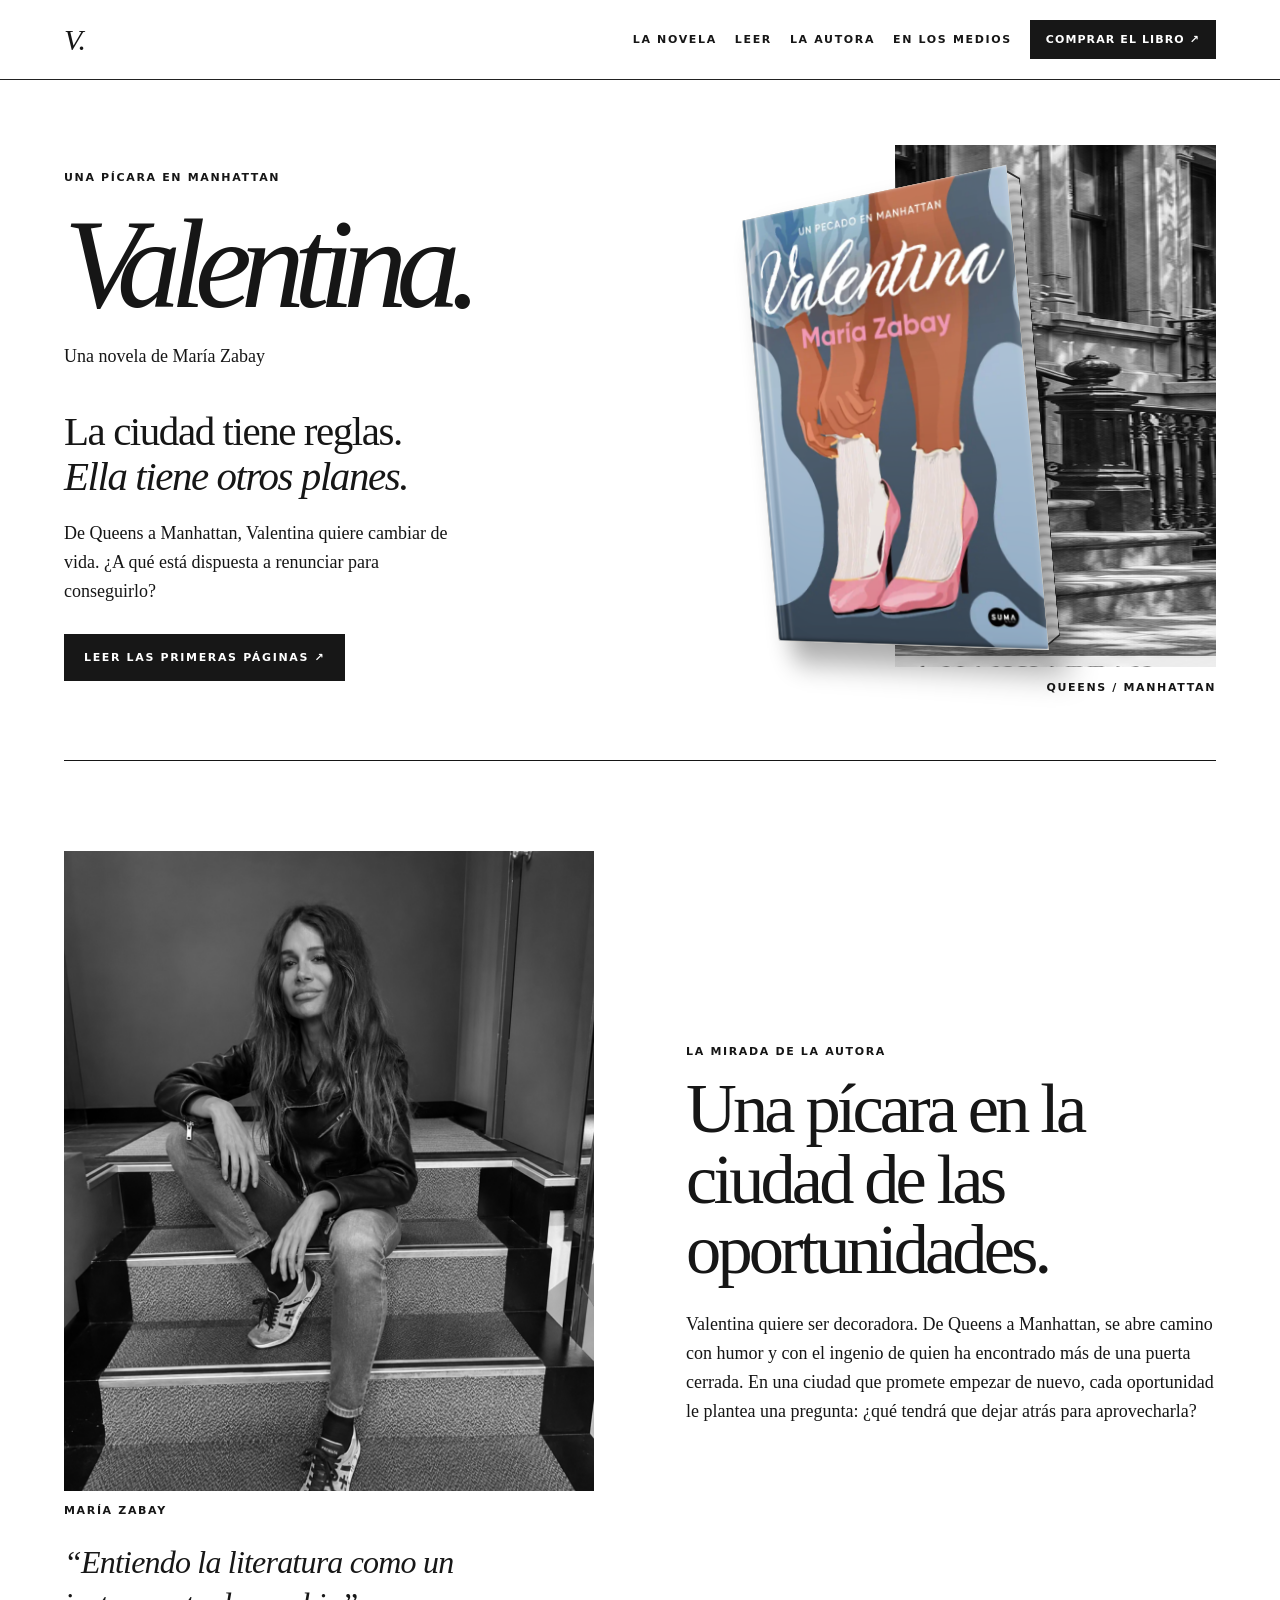
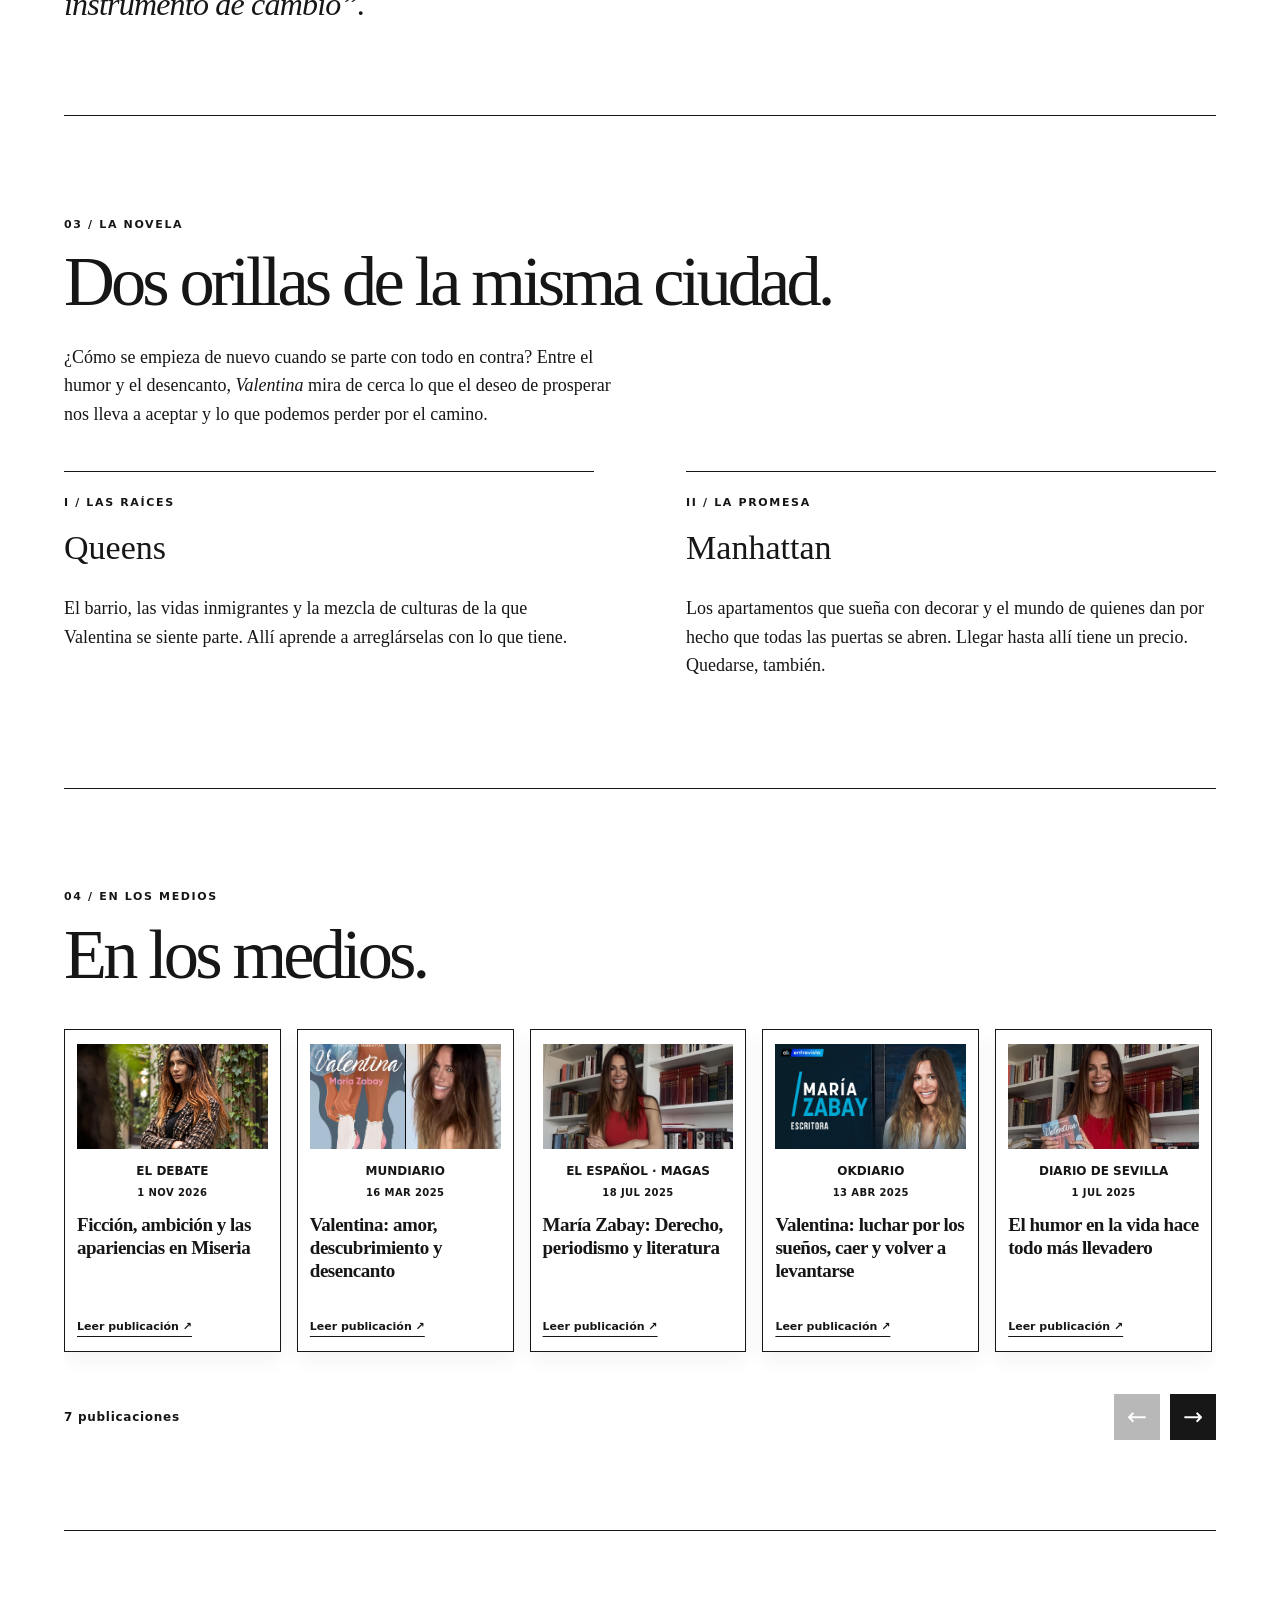
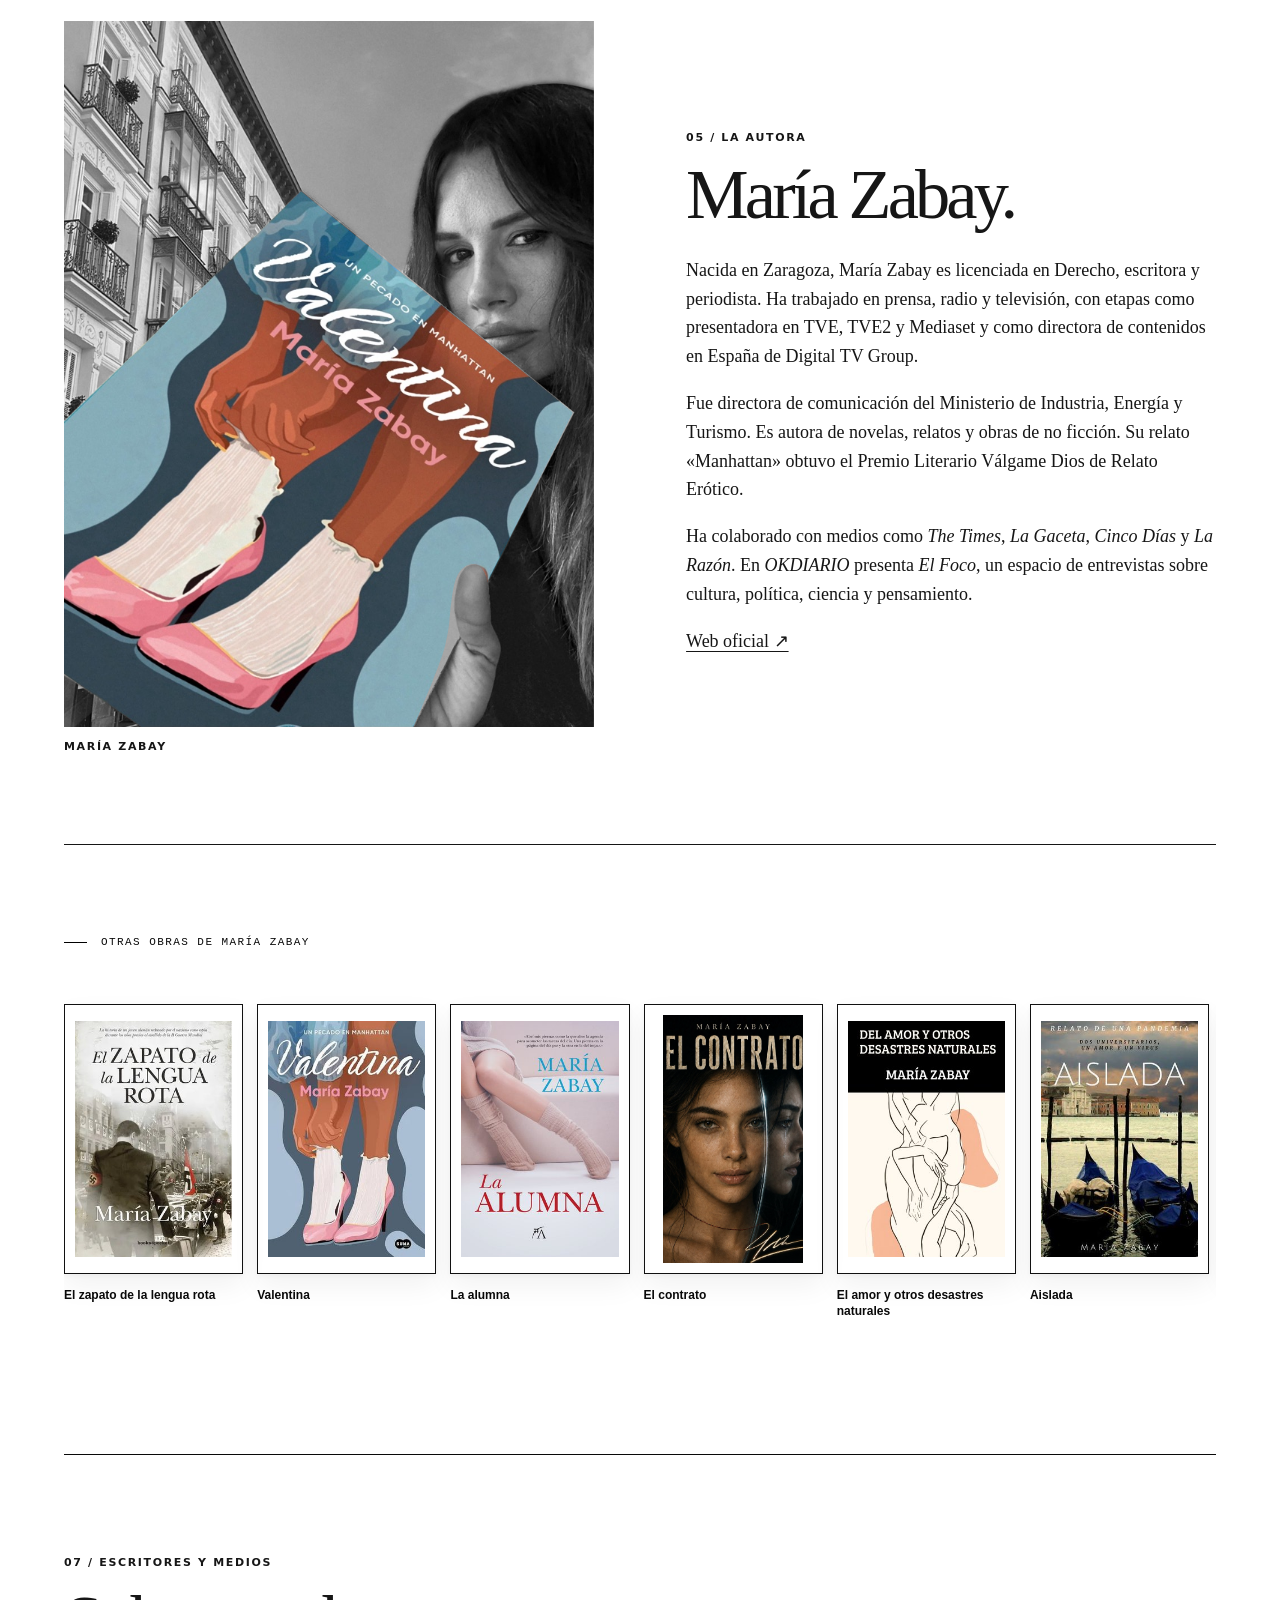
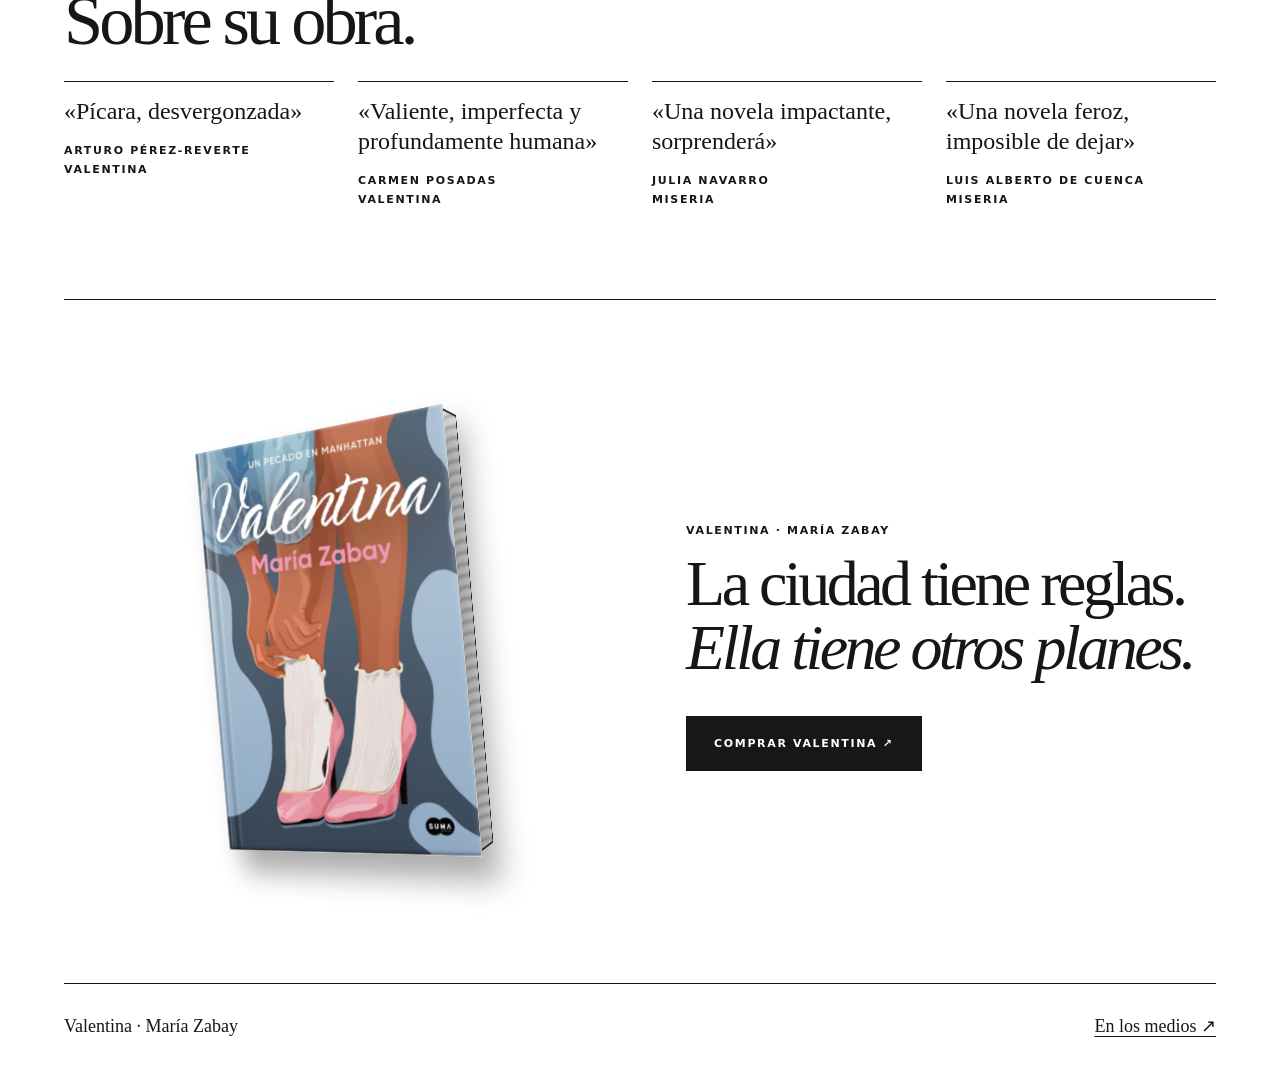
==== index.html @ 1decbcfa "Add files via upload" ====
<!doctype html>
<html lang="es"><head><meta charset="utf-8"><meta name="viewport" content="width=device-width,initial-scale=1"><title>Valentina · María Zabay</title><link rel="stylesheet" href="css/styles.css"></head>
<body><a class="skip" href="#contenido">Saltar al contenido</a><header><a class="brand" href="#contenido" aria-label="Valentina, inicio">V.</a><nav aria-label="Navegación principal"><a href="#novela">La novela</a><a href="#contenido" class="reader-trigger">Leer</a><a href="#autora">La autora</a><a href="#medios">En los medios</a><a class="nav-buy" href="https://www.penguinlibros.com/es/literatura-contemporanea/364791-libro-valentina-9788410257641" target="_blank" rel="noopener noreferrer"><strong>Comprar el libro ↗</strong></a></nav></header>
<main id="contenido"><section class="hero" aria-labelledby="titulo"><div><p class="label">Una pícara en Manhattan</p><h1 id="titulo">Valentina.</h1><p class="byline">Una novela de María Zabay</p><h2 class="hook">La ciudad tiene reglas.<br><em>Ella tiene otros planes.</em></h2><p>De Queens a Manhattan, Valentina quiere cambiar de vida. ¿A qué está dispuesta a renunciar para conseguirlo?</p><button class="button reader-trigger" type="button" aria-haspopup="dialog" aria-controls="lector-valentina">Leer las primeras páginas ↗</button></div><figure class="visual"><div class="ny" aria-hidden="true"></div><button class="book-link" type="button" aria-label="Abrir Valentina y leer las primeras páginas" aria-haspopup="dialog" aria-controls="lector-valentina" aria-expanded="false"><span class="book-object"><span class="book-leaf"><img src="assets/images/valentina-pagina-09.png" alt="Primera página de Valentina: Una latina de Queens"></span><span class="book-pages" aria-hidden="true"></span><span class="book-front"><span class="label">Valentina<br>María Zabay</span><img class="cover" src="assets/images/portada-valentina.png" alt="Cubierta oficial de Valentina, de María Zabay, publicada por SUMA"></span></span></button><figcaption>Queens / Manhattan</figcaption></figure></section>

<section class="section split portrait-intro" aria-labelledby="mirada"><figure class="portrait"><a class="author-photo-link" href="#autora" aria-label="Conocer a María Zabay"><img src="assets/images/maria-zabay-escaleras.jpg" alt="María Zabay sentada en unas escaleras" ></a><figcaption><a class="author-name-link" href="#autora">María Zabay</a></figcaption><blockquote class="author-photo-quote">“Entiendo la literatura como un instrumento de cambio”.</blockquote></figure><div><p class="label">La mirada de la autora</p><h2 id="mirada">Una pícara en la ciudad de las oportunidades.</h2><p>Valentina quiere ser decoradora. De Queens a Manhattan, se abre camino con humor y con el ingenio de quien ha encontrado más de una puerta cerrada. En una ciudad que promete empezar de nuevo, cada oportunidad le plantea una pregunta: ¿qué tendrá que dejar atrás para aprovecharla?</p></div></section>
<section id="novela" class="section"><p class="label">03 / La novela</p><h2>Dos orillas de la misma ciudad.</h2><p>¿Cómo se empieza de nuevo cuando se parte con todo en contra? Entre el humor y el desencanto, <em>Valentina</em> mira de cerca lo que el deseo de prosperar nos lleva a aceptar y lo que podemos perder por el camino.</p><div class="columns"><article><p class="label">I / Las raíces</p><h3>Queens</h3><p>El barrio, las vidas inmigrantes y la mezcla de culturas de la que Valentina se siente parte. Allí aprende a arreglárselas con lo que tiene.</p></article><article><p class="label">II / La promesa</p><h3>Manhattan</h3><p>Los apartamentos que sueña con decorar y el mundo de quienes dan por hecho que todas las puertas se abren. Llegar hasta allí tiene un precio. Quedarse, también.</p></article></div></section>
<section id="medios" class="section" aria-labelledby="medios-titulo"><p class="label">04 / En los medios</p><h2 id="medios-titulo">En los medios.</h2><div class="media-carousel" role="region" aria-roledescription="carrusel" aria-label="Entrevistas de María Zabay"><ul id="media-track" class="media-cards" tabindex="0" aria-label="Publicaciones; desliza o usa las flechas para ver más"><li><a class="media-card" href="https://www.eldebate.com/espana/cataluna/20261101/maria-zabay-ficcion-tiene-problema-realidad-no-tiene-necesita-resultar-verosimil_475396.html" target="_blank" rel="noopener noreferrer"><img src="assets/images/entrevista-el-debate.jpg" alt="María Zabay en El Debate" loading="lazy"><span class="media-name">El Debate</span><span class="media-date">1 nov 2026</span><h3>Ficción, ambición y las apariencias en Miseria</h3><span class="media-action">Leer publicación ↗</span></a></li><li><a class="media-card" href="https://www.mundiario.com/cultura/entrevista-maria-zabay/20250316225400337428.html" target="_blank" rel="noopener noreferrer"><img src="assets/images/entrevista-mundiario.jpg" alt="María Zabay en Mundiario" loading="lazy"><span class="media-name">Mundiario</span><span class="media-date">16 mar 2025</span><h3>Valentina: amor, descubrimiento y desencanto</h3><span class="media-action">Leer publicación ↗</span></a></li><li><a class="media-card" href="https://www.elespanol.com/mujer/protagonistas/20250718/periodista-escritora-maria-zabay-estudiar-derecho-acto-rebeldia-eta/1003743850912_0.html" target="_blank" rel="noopener noreferrer"><img src="assets/images/entrevista-el-espanol.jpg" alt="María Zabay en El Español · Magas" loading="lazy"><span class="media-name">El Español · Magas</span><span class="media-date">18 jul 2025</span><h3>María Zabay: Derecho, periodismo y literatura</h3><span class="media-action">Leer publicación ↗</span></a></li><li><a class="media-card" href="https://okdiario.com/cultura/maria-zabay-valentina-va-personas-que-luchan-cada-dia-que-caen-vuelven-levantarse-14605624" target="_blank" rel="noopener noreferrer"><img src="assets/images/entrevista-okdiario.jpg" alt="María Zabay en su entrevista con OKDIARIO" loading="lazy"><span class="media-name">OKDIARIO</span><span class="media-date">13 abr 2025</span><h3>Valentina: luchar por los sueños, caer y volver a levantarse</h3><span class="media-action">Leer publicación ↗</span></a></li><li><a class="media-card" href="https://www.diariodesevilla.es/entrevistas/maria-zabay-humor-vida-llevadero_0_2004262611.html" target="_blank" rel="noopener noreferrer"><img src="assets/images/entrevista-diario-de-sevilla.jpg" alt="María Zabay en Diario de Sevilla" loading="lazy"><span class="media-name">Diario de Sevilla</span><span class="media-date">1 jul 2025</span><h3>El humor en la vida hace todo más llevadero</h3><span class="media-action">Leer publicación ↗</span></a></li><li><a class="media-card" href="https://www.20minutos.es/theluxonomist/lifestyle/maria-zabay-literatura-debe-hacer-preguntas-dificiles-que-sacudan_7000099_0.html" target="_blank" rel="noopener noreferrer"><img src="assets/images/entrevista-20minutos.webp" alt="María Zabay en 20minutos · TheLuxonomist" loading="lazy"><span class="media-name">20minutos · TheLuxonomist</span><span class="media-date">12 feb 2025</span><h3>La literatura debe hacer preguntas difíciles, que sacudan</h3><span class="media-action">Leer publicación ↗</span></a></li><li><a class="media-card" href="https://www.abc.es/cultura/maria-zabay-pereza-traicion-talento-20250430013338-nt.html" target="_blank" rel="noopener noreferrer"><img src="assets/images/portada-valentina.png" alt="Portada de Valentina, de María Zabay" loading="lazy" class="media-card-cover-image"><span class="media-name">ABC</span><span class="media-date">Entrevista · Cultura</span><h3>Entrevista con María Zabay</h3><span class="media-action">Leer publicación ↗</span></a></li></ul><div class="media-carousel-controls"><p class="media-position" aria-live="polite">7 publicaciones</p><div><button type="button" id="media-prev" aria-label="Ver entrevistas anteriores" aria-controls="media-track">←</button><button type="button" id="media-next" aria-label="Ver entrevistas siguientes" aria-controls="media-track">→</button></div></div></div></section>
<section id="autora" class="section split"><figure class="portrait"><svg viewBox="0 297 707 942" role="img" aria-labelledby="foto-final-titulo" class="author-composite"><title id="foto-final-titulo">María Zabay en blanco y negro con la cubierta de Valentina en color</title><defs><image id="foto-final-original" width="707" height="1536" href="assets/images/maria-zabay-retrato-portada.jpg"/><clipPath id="contorno-cubierta"><path d="M 0,831 L 316,524 L 679,819 L 565,1046 C 562,1027 552,1019 542,1022 C 523,1026 520,1050 517,1070 C 514,1090 515,1103 510,1123 C 507,1141 498,1161 491,1180 L 466,1239 L 103,1239 L 0,1168 Z"/></clipPath></defs><use href="#foto-final-original" class="author-composite-monochrome"/><use href="#foto-final-original" clip-path="url(#contorno-cubierta)"/></svg><figcaption>María Zabay</figcaption></figure><div><p class="label">05 / La autora</p><h2>María Zabay.</h2><p>Nacida en Zaragoza, María Zabay es licenciada en Derecho, escritora y periodista. Ha trabajado en prensa, radio y televisión, con etapas como presentadora en TVE, TVE2 y Mediaset y como directora de contenidos en España de Digital TV Group.</p><p>Fue directora de comunicación del Ministerio de Industria, Energía y Turismo. Es autora de novelas, relatos y obras de no ficción. Su relato «Manhattan» obtuvo el Premio Literario Válgame Dios de Relato Erótico.</p><p>Ha colaborado con medios como <em>The Times</em>, <em>La Gaceta</em>, <em>Cinco Días</em> y <em>La Razón</em>. En <em>OKDIARIO</em> presenta <em>El Foco</em>, un espacio de entrevistas sobre cultura, política, ciencia y pensamiento.</p><a href="https://mariazabay.com/">Web oficial ↗</a></div></section>
<section class="section bibliography" aria-labelledby="bibliografia-titulo"><h2 id="bibliografia-titulo" class="shelf-chapter">OTRAS OBRAS DE MARÍA ZABAY</h2><div aria-label="Otras obras de la autora" class="book-shelf" tabindex="0"><div class="shelf-book"><div class="cover-box"><img alt="El zapato de la lengua rota" loading="lazy" src="assets/images/el-zapato-de-la-lengua-rota.jpg"/></div><p>El zapato de la lengua rota</p></div>
<div class="shelf-book"><div class="cover-box"><img alt="Valentina" loading="lazy" src="assets/images/valentina-bibliografia.jpg"/></div><p>Valentina</p></div>

<div class="shelf-book"><div class="cover-box"><img alt="La alumna" loading="lazy" src="assets/images/la-alumna.jpg"/></div><p>La alumna</p></div>
<div class="shelf-book"><div class="cover-box"><img alt="El contrato" loading="lazy" src="assets/images/el-contrato.png"/></div><p>El contrato</p></div>
<div class="shelf-book"><div class="cover-box"><img alt="El amor y otros desastres naturales" loading="lazy" src="assets/images/el-amor-y-otros-desastres-naturales.jpg"/></div><p>El amor y otros desastres naturales</p></div>
<div class="shelf-book"><div class="cover-box"><img alt="Aislada" loading="lazy" src="assets/images/aislada.jpg"/></div><p>Aislada</p></div>
<div class="shelf-book"><div class="cover-box"><img alt="Manhattan" loading="lazy" src="assets/images/manhattan.jpg"/></div><p>Manhattan</p></div>
<div class="shelf-book"><div class="cover-box"><img alt="Diosas de papel" loading="lazy" src="assets/images/diosas-de-papel.jpg"/></div><p>Diosas de papel</p></div>
<div class="shelf-book"><div class="cover-box"><img alt="Breve historia de la especie humana" loading="lazy" src="assets/images/breve-historia-de-la-especie-humana.jpg"/></div><p>Breve historia de la especie humana</p></div>
<div class="shelf-book"><div class="cover-box"><img alt="Un viaje al éxito" loading="lazy" src="assets/images/un-viaje-al-exito.jpg"/></div><p>Un viaje al éxito</p></div>
<div class="shelf-book"><div class="cover-box"><img alt="Liderar con la palabra" loading="lazy" src="assets/images/liderar-con-la-palabra.jpg"/></div><p>Liderar con la palabra</p></div>
<div class="shelf-book"><div class="cover-box"><img alt="Todos contra el bullying" loading="lazy" src="assets/images/todos-contra-el-bullying.jpg"/></div><p>Todos contra el bullying</p></div>
</div></section>
<section class="section"><p class="label">07 / Escritores y medios</p><h2>Sobre su obra.</h2><div class="voices"><figure><blockquote>«Pícara, desvergonzada»</blockquote><figcaption>Arturo Pérez-Reverte<br>Valentina</figcaption></figure><figure><blockquote>«Valiente, imperfecta y profundamente humana»</blockquote><figcaption>Carmen Posadas<br>Valentina</figcaption></figure><figure><blockquote>«Una novela impactante, sorprenderá»</blockquote><figcaption>Julia Navarro<br>Miseria</figcaption></figure><figure><blockquote>«Una novela feroz, imposible de dejar»</blockquote><figcaption>Luis Alberto de Cuenca<br>Miseria</figcaption></figure></div></section>
<section class="section final-purchase" aria-labelledby="final-title"><div class="final-book-stage"><button class="book-link final-book reader-trigger" type="button" aria-label="Abrir Valentina y leer las primeras páginas" aria-haspopup="dialog" aria-controls="lector-valentina"><span class="book-object"><span class="book-leaf"><img src="assets/images/valentina-pagina-09.png" alt="Primera página de Valentina: Una latina de Queens"></span><span class="book-pages" aria-hidden="true"></span><span class="book-front"><span class="label">Valentina<br>María Zabay</span><img class="cover" src="assets/images/portada-valentina.png" alt="Cubierta oficial de Valentina, de María Zabay, publicada por SUMA"></span></span></button></div><div><p class="label">Valentina · María Zabay</p><h2 id="final-title">La ciudad tiene reglas.<br><em>Ella tiene otros planes.</em></h2><a class="button purchase-button" href="https://www.penguinlibros.com/es/literatura-contemporanea/364791-libro-valentina-9788410257641" target="_blank" rel="noopener noreferrer"><strong>Comprar Valentina ↗</strong></a></div></section></main>
<footer><span>Valentina · María Zabay</span><a href="#medios">En los medios ↗</a></footer>
<dialog id="lector-valentina" class="reader" aria-labelledby="lector-titulo"><div class="reader-bar"><h2 id="lector-titulo">Valentina · Primeras páginas</h2><div class="reader-tools"><button type="button" id="reader-zoom" aria-pressed="false">Ampliar</button><button type="button" id="reader-close" aria-label="Cerrar el libro">Cerrar ×</button></div></div><div class="reader-stage" tabindex="0" aria-label="Página del libro"><img class="reader-page" src="assets/images/valentina-pagina-09.png" alt="Valentina, página 9: capítulo 1, Una latina de Queens"><img class="reader-page" src="assets/images/valentina-pagina-10.png" alt="Valentina, página 10" hidden><img class="reader-page" src="assets/images/valentina-pagina-11.png" alt="Valentina, página 11" hidden></div><div class="reader-controls"><button type="button" id="reader-prev">← Anterior</button><span class="reader-count" aria-live="polite"></span><button type="button" id="reader-next">Siguiente →</button></div></dialog>
<script src="js/main.js" defer></script></body>
</html>
---- css/styles.css ----
*{box-sizing:border-box}html{scroll-behavior:smooth}body{margin:0;background:#fff;color:#161616;font:18px/1.6 Georgia,serif}a{color:inherit;text-underline-offset:.24em}a:focus-visible{outline:2px solid;outline-offset:5px}header,main,footer{max-width:1440px;margin:auto;padding-inline:clamp(22px,5vw,76px)}header{display:flex;align-items:center;justify-content:space-between;gap:20px;min-height:80px;border-bottom:1px solid #222}.brand{text-decoration:none;font-size:30px;font-style:italic}.label,nav,.button,figcaption{font:700 11px/1.4 system-ui,sans-serif;letter-spacing:.15em;text-transform:uppercase}nav{display:flex;flex-wrap:wrap;gap:18px}nav a{text-decoration:none}.hero{display:grid;grid-template-columns:1fr 1fr;gap:4%;align-items:center;padding-block:65px;border-bottom:1px solid}.hero h1{font:italic 400 clamp(64px,10vw,154px)/.88 Georgia;margin:22px 0;letter-spacing:-.085em}.byline{font-size:18px}.hook{font-size:clamp(28px,3.2vw,49px);line-height:1.1;margin:38px 0 20px;font-weight:400;letter-spacing:-.035em}.hero p:not(.label){max-width:43ch}.button{display:inline-block;background:#171717;color:white;padding:16px 20px;text-decoration:none;margin-top:10px}.visual{margin:0;position:relative;min-height:clamp(390px,43vw,630px);display:grid;align-items:center;isolation:isolate}.ny{position:absolute;inset:0 0 28px 42%;background-image:url('../assets/images/fondo-manhattan.png');background-size:590% 175%;background-position:100% 27%;filter:grayscale(1);z-index:-1}.cover{display:block;width:54%;height:auto;aspect-ratio:2/3;object-fit:cover;margin-left:13%;box-shadow:15px 20px 28px #0005;transform:rotate(-5deg);background:#eee}.visual figcaption{position:absolute;right:0;bottom:0}.section{padding-block:clamp(40px,7vw,94px);border-bottom:1px solid}.split{display:grid;grid-template-columns:1fr 1fr;gap:8%;align-items:center}.portrait{margin:0;min-height:380px;background:#e9e9e9;display:grid;place-content:center;text-align:center;padding:24px}.portrait .label{color:#444}h2{font-weight:400;font-size:clamp(38px,5.5vw,78px);line-height:1;letter-spacing:-.055em;margin:14px 0 26px}p{max-width:62ch}.reading{text-align:center;background:#f4f4f4;margin-inline:calc(-1 * clamp(22px,5vw,76px));padding-inline:24px}.reading p{margin-inline:auto}.columns{display:grid;grid-template-columns:1fr 1fr;gap:8%;margin-top:42px}.columns article{border-top:1px solid;padding-top:12px}.columns h3{font-size:34px;font-weight:400;margin:10px 0}footer{padding-block:28px;display:flex;justify-content:space-between;gap:16px}.skip{position:absolute;left:1em;top:-5em}.skip:focus{top:1em;background:white}@media(max-width:760px){header{flex-wrap:wrap;padding-block:12px}.hero,.split,.columns{grid-template-columns:1fr}.hero{padding-top:38px;gap:28px}.visual{min-height:clamp(320px,100vw,520px)}.cover{width:48%;max-width:235px}.portrait{min-height:270px}.split{gap:28px}.columns{gap:24px}}

.book-link{--depth:clamp(16px,2.9vw,38px);display:block;width:54%;margin-left:13%;perspective:950px;text-decoration:none}
.book-object{position:relative;display:block;aspect-ratio:2/3;transform-style:preserve-3d;transform:rotateZ(-5deg) rotateY(-27deg);transition:transform .35s ease;box-shadow:16px 22px 28px #0005}
.book-link:hover .book-object,.book-link:focus-visible .book-object{transform:rotateZ(-2deg) rotateY(-12deg)}
.book-object .cover{width:100%;height:100%;margin:0;transform:none;box-shadow:none;object-fit:contain;background:#171717;color:white}
.book-pages{position:absolute;top:1%;bottom:1%;left:100%;width:var(--depth);transform-origin:left center;transform:rotateY(90deg);background:repeating-linear-gradient(90deg,#e9e9e9 0 2px,#bcbcbc 2px 3px);border-block:2px solid #333;border-right:2px solid #333}
@media(max-width:760px){.book-link{width:48%;max-width:235px}}
@media(prefers-reduced-motion:reduce){html{scroll-behavior:auto}.book-object{transition:none}}

.portrait{display:block;padding:0;background:none;min-height:0}.portrait img{display:block;width:100%;filter:grayscale(1)}.portrait figcaption{margin-top:12px;text-align:left}
.book-link{position:relative;padding:0;border:0;background:none;cursor:pointer;text-align:left;color:#171717}
.book-object{background:#f4f0e7}
.book-front,.book-leaf{position:absolute;inset:0;display:grid;align-content:center;padding:12%;overflow:hidden}
.book-front{z-index:2;padding:0;transform-origin:left center;transition:transform .55s ease;backface-visibility:hidden;background:#262626;color:#fff}
.book-front img{position:absolute;inset:0}.book-front .label{padding:15%}.book-leaf{background:linear-gradient(90deg,#ddd8cc,#faf7ef 14%);border:1px solid #c9c3b8;line-height:1.35;font:clamp(13px,1.55vw,20px)/1.35 Georgia,serif}
.book-link[aria-expanded=true] .book-front{transform:rotateY(-112deg)}
@media(hover:hover){.book-link:hover:not([data-closed]) .book-front{transform:rotateY(-112deg)}}
@media(prefers-reduced-motion:reduce){.book-front{transition:none}}
.shelf,.voices{display:grid;grid-template-columns:repeat(auto-fit,minmax(210px,1fr));gap:24px;padding:0;list-style:none}
.shelf li,.voices figure{border-top:1px solid;padding-top:14px}.voices figure{margin:0}.voices blockquote{margin:0 0 16px;font-size:24px;line-height:1.25}.voices figcaption{line-height:1.7}
.portrait-intro .portrait img{max-height:640px;object-fit:cover;object-position:center 43%}#autora .portrait img{aspect-ratio:4/3;object-fit:cover;object-position:center 26%}
/* Portada adjunta y prensa */
.book-object{aspect-ratio:628/950}
.book-front .cover{object-fit:contain;background:#546776}
.press-grid{list-style:none;padding:0;margin:36px 0 0;display:grid;grid-template-columns:repeat(3,minmax(0,1fr));gap:28px}
.press-grid li{border-top:1px solid;padding-top:18px}
.press-grid a{display:flex;flex-direction:column;height:100%;text-decoration:none}
.press-grid h3{font-size:clamp(24px,2.4vw,34px);font-weight:400;line-height:1.2;letter-spacing:-.025em;margin:20px 0 24px;overflow-wrap:anywhere}
.press-grid .press-action{margin-top:auto;font:700 11px/1.4 system-ui,sans-serif;letter-spacing:.12em;text-transform:uppercase;text-decoration:underline;text-underline-offset:.3em}
.press-grid a:hover .press-action{text-decoration-thickness:2px}
@media(max-width:760px){.press-grid{grid-template-columns:1fr;gap:30px}.press-grid h3{max-width:34ch}}

.book-leaf{padding:0;display:block}.book-leaf img{display:block;width:100%;height:100%;object-fit:contain;background:white}
button.button{border:0;cursor:pointer}button:focus-visible{outline:2px solid;outline-offset:5px}
.reader{width:min(96vw,1100px);max-width:none;max-height:94dvh;padding:0;border:1px solid #171717;background:#f4f2ed;color:#171717;overscroll-behavior:contain}
.reader::backdrop{background:#000b}.reader-bar{position:sticky;top:0;z-index:3;display:flex;align-items:center;justify-content:space-between;gap:14px;background:#fff;padding:15px 22px;border-bottom:1px solid #171717}
.reader-bar h2{font:italic 400 27px/1.1 Georgia,serif;margin:0;letter-spacing:-.035em}.reader button{padding:10px 15px;background:white;border:1px solid #171717;color:#171717;cursor:pointer;font:600 13px system-ui,sans-serif}.reader button:disabled{opacity:.35;cursor:default}
.reader-stage{overflow:auto;max-height:calc(94dvh - 155px);padding:24px;scrollbar-gutter:stable}.reader-page{display:block;width:100%;max-width:760px;height:auto;margin:auto;box-shadow:0 5px 22px #0002}.reader-stage.zoomed .reader-page{width:1050px;max-width:none}
.reader-controls{display:flex;justify-content:space-between;align-items:center;gap:12px;padding:14px 22px;background:white;border-top:1px solid #171717}.reader-count{font:12px system-ui,sans-serif;text-align:center}.reader-tools{display:flex;gap:8px}
.reader [hidden]{display:none!important}body.reading-open{overflow:hidden}
@media(max-width:600px){.reader-bar{padding:12px}.reader-bar h2{font-size:23px}.reader-tools{gap:5px}.reader button{padding:9px}.reader-stage{padding:8px;max-height:calc(94dvh - 145px)}.reader-controls{padding:12px 10px}}
.author-photo-link{display:block}.author-name-link{text-decoration:none}.author-name-link:hover{text-decoration:underline}.author-photo-link:focus-visible{outline:2px solid #171717;outline-offset:5px}#autora{scroll-margin-top:24px}
.bibliography{font-family:-apple-system,BlinkMacSystemFont,"Helvetica Neue",Helvetica,Arial,sans-serif;color:#090909}
.bibliography .shelf-chapter{display:flex;align-items:center;gap:14px;margin:0 0 clamp(20px,2.2vw,32px);font:500 11px/1.5 ui-monospace,SFMono-Regular,Consolas,"Liberation Mono",monospace;letter-spacing:.13em;text-transform:uppercase}
.bibliography .shelf-chapter:before{content:"";display:inline-block;width:23px;height:1px;background:#000}
.bibliography .book-shelf{display:flex;gap:14px;overflow-x:auto;scroll-snap-type:x mandatory;padding:25px 2px 33px;scrollbar-color:#333 #ddd}
.bibliography .shelf-book{flex:0 0 clamp(150px,14vw,205px);scroll-snap-align:start;min-width:0}
.bibliography .cover-box{border:1px solid #111;box-shadow:0 12px 26px rgba(0,0,0,.055),0 2px 5px rgba(0,0,0,.035);height:270px;padding:10px;display:flex;align-items:center;justify-content:center}
.bibliography .shelf-book img{display:block;height:100%;max-width:100%;object-fit:contain}
.bibliography .shelf-book p{font-size:12px;font-weight:700;line-height:1.35;margin:13px 0 12px}
.bibliography .book-shelf:focus-visible{outline:2px solid;outline-offset:5px}

nav .nav-buy{display:inline-flex;align-items:center;justify-content:center;background:#171717;color:#fff;padding:12px 16px;font-weight:800;letter-spacing:.1em}nav{align-items:center}nav .nav-buy strong{font-weight:800}
.media-cards{display:grid;grid-template-columns:repeat(3,minmax(0,1fr));gap:24px;list-style:none;padding:0;margin:38px 0 0}.media-cards li{min-width:0}.media-card{display:flex;flex-direction:column;align-items:center;height:100%;border:1px solid #171717;padding:26px 22px 22px;box-shadow:0 16px 30px #00000012;text-decoration:none;background:white}.media-card>img{display:block;width:100%;height:175px;object-fit:cover;filter:none;margin-bottom:22px}.media-name{font:800 17px/1.35 system-ui,sans-serif;text-transform:uppercase;text-align:center}.media-date{font:700 11px/1.4 system-ui,sans-serif;letter-spacing:.04em;text-transform:uppercase;margin-top:10px}.media-card h3{font:700 clamp(22px,2.1vw,30px)/1.2 Georgia,serif;letter-spacing:-.025em;align-self:stretch;margin:20px 0 30px}.media-action{align-self:flex-start;margin-top:auto;font:700 14px/1.5 system-ui,sans-serif;text-decoration:underline;text-underline-offset:.5em}.media-card:hover .media-action{text-decoration-thickness:2px}
.final-purchase{display:grid;grid-template-columns:1fr 1fr;gap:8%;align-items:center}.final-book-stage{padding:40px 0;display:flex;justify-content:center}.final-book{width:62%;max-width:280px;margin:0}.final-purchase h2{font-size:clamp(38px,5vw,68px)}.purchase-button{font-weight:800;padding:20px 28px}.purchase-button strong{font-weight:900}
@media(max-width:760px){.media-cards{grid-template-columns:1fr}.media-card>img{height:220px}.final-purchase{grid-template-columns:1fr;gap:12px}.final-book-stage{padding:25px 0 35px}.final-book{width:56%;max-width:230px}}
.author-photo-quote{margin:24px 0 0;padding:0;font:italic 400 clamp(24px,2.5vw,36px)/1.3 Georgia,serif;letter-spacing:-.025em;text-align:left;color:#171717}
.media-carousel .media-cards{display:flex;gap:24px;overflow-x:auto;scroll-snap-type:x mandatory;scroll-behavior:smooth;padding:2px 2px 26px;margin:38px 0 0;scrollbar-width:thin;scrollbar-color:#171717 #e8e8e8;align-items:stretch}
.media-carousel .media-cards>li{flex:0 0 calc((100% - 48px)/3);scroll-snap-align:start;display:flex}.media-carousel .media-card{width:100%}.media-carousel-controls{display:flex;align-items:center;justify-content:space-between;gap:20px;margin-top:16px}.media-position{margin:0;font:600 12px/1.5 system-ui,sans-serif;letter-spacing:.06em}.media-carousel-controls>div{display:flex;gap:10px}.media-carousel-controls button{width:46px;height:46px;background:#171717;color:#fff;border:1px solid #171717;font:24px/1 system-ui,sans-serif;cursor:pointer}.media-carousel-controls button:disabled{opacity:.3;cursor:default}#media-track:focus-visible{outline:2px solid;outline-offset:5px}
@media(max-width:1000px){.media-carousel .media-cards>li{flex-basis:calc((100% - 24px)/2)}}
@media(max-width:600px){.media-carousel .media-cards>li{flex-basis:90%}.media-carousel .media-cards{gap:16px}}
@media(prefers-reduced-motion:reduce){.media-carousel .media-cards{scroll-behavior:auto}}

/* Tarjetas de entrevistas compactas */
.media-carousel .media-cards{gap:16px}
.media-carousel .media-cards>li{flex:0 0 calc((100% - 64px)/5)}
.media-carousel .media-card{padding:14px 12px 16px;box-shadow:0 8px 18px #0000000d}
.media-carousel .media-card>img{height:105px;margin-bottom:14px}
.media-carousel .media-name{font-size:12px;line-height:1.35}
.media-carousel .media-date{font-size:10px;margin-top:7px}
.media-carousel .media-card h3{font-size:19px;line-height:1.2;margin:14px 0 20px}
.media-carousel .media-action{font-size:11px}
@media(max-width:1100px){.media-carousel .media-cards>li{flex-basis:calc((100% - 48px)/4)}}
@media(max-width:850px){.media-carousel .media-cards>li{flex-basis:calc((100% - 32px)/3)}}
@media(max-width:600px){.media-carousel .media-cards>li{flex-basis:calc((100% - 16px)/2)}.media-carousel .media-card{padding:12px 10px 14px}.media-carousel .media-card>img{height:95px}.media-carousel .media-card h3{font-size:17px}}
/* Estilos que estaban definidos en atributos HTML. */
.media-card-cover-image{object-fit:contain}
.author-composite{display:block;width:100%;height:auto}
.author-composite-monochrome{filter:grayscale(1)}
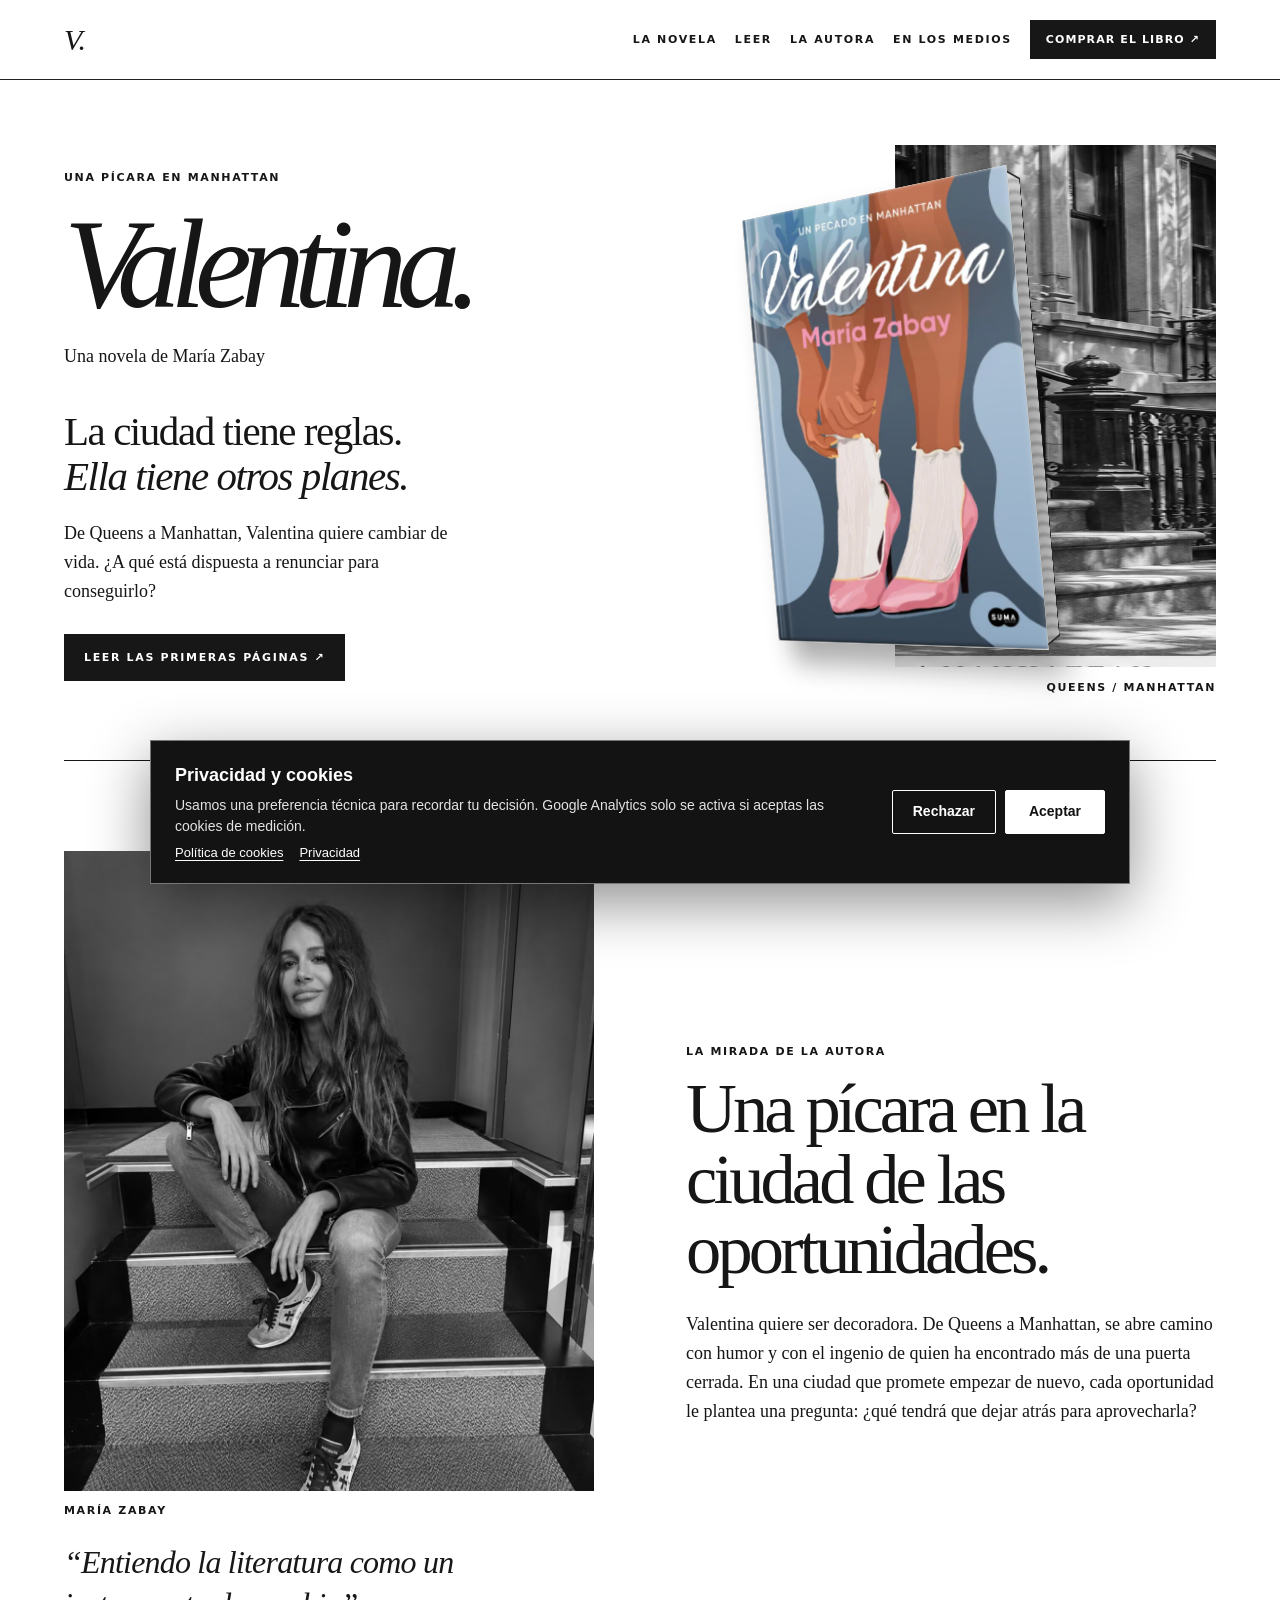
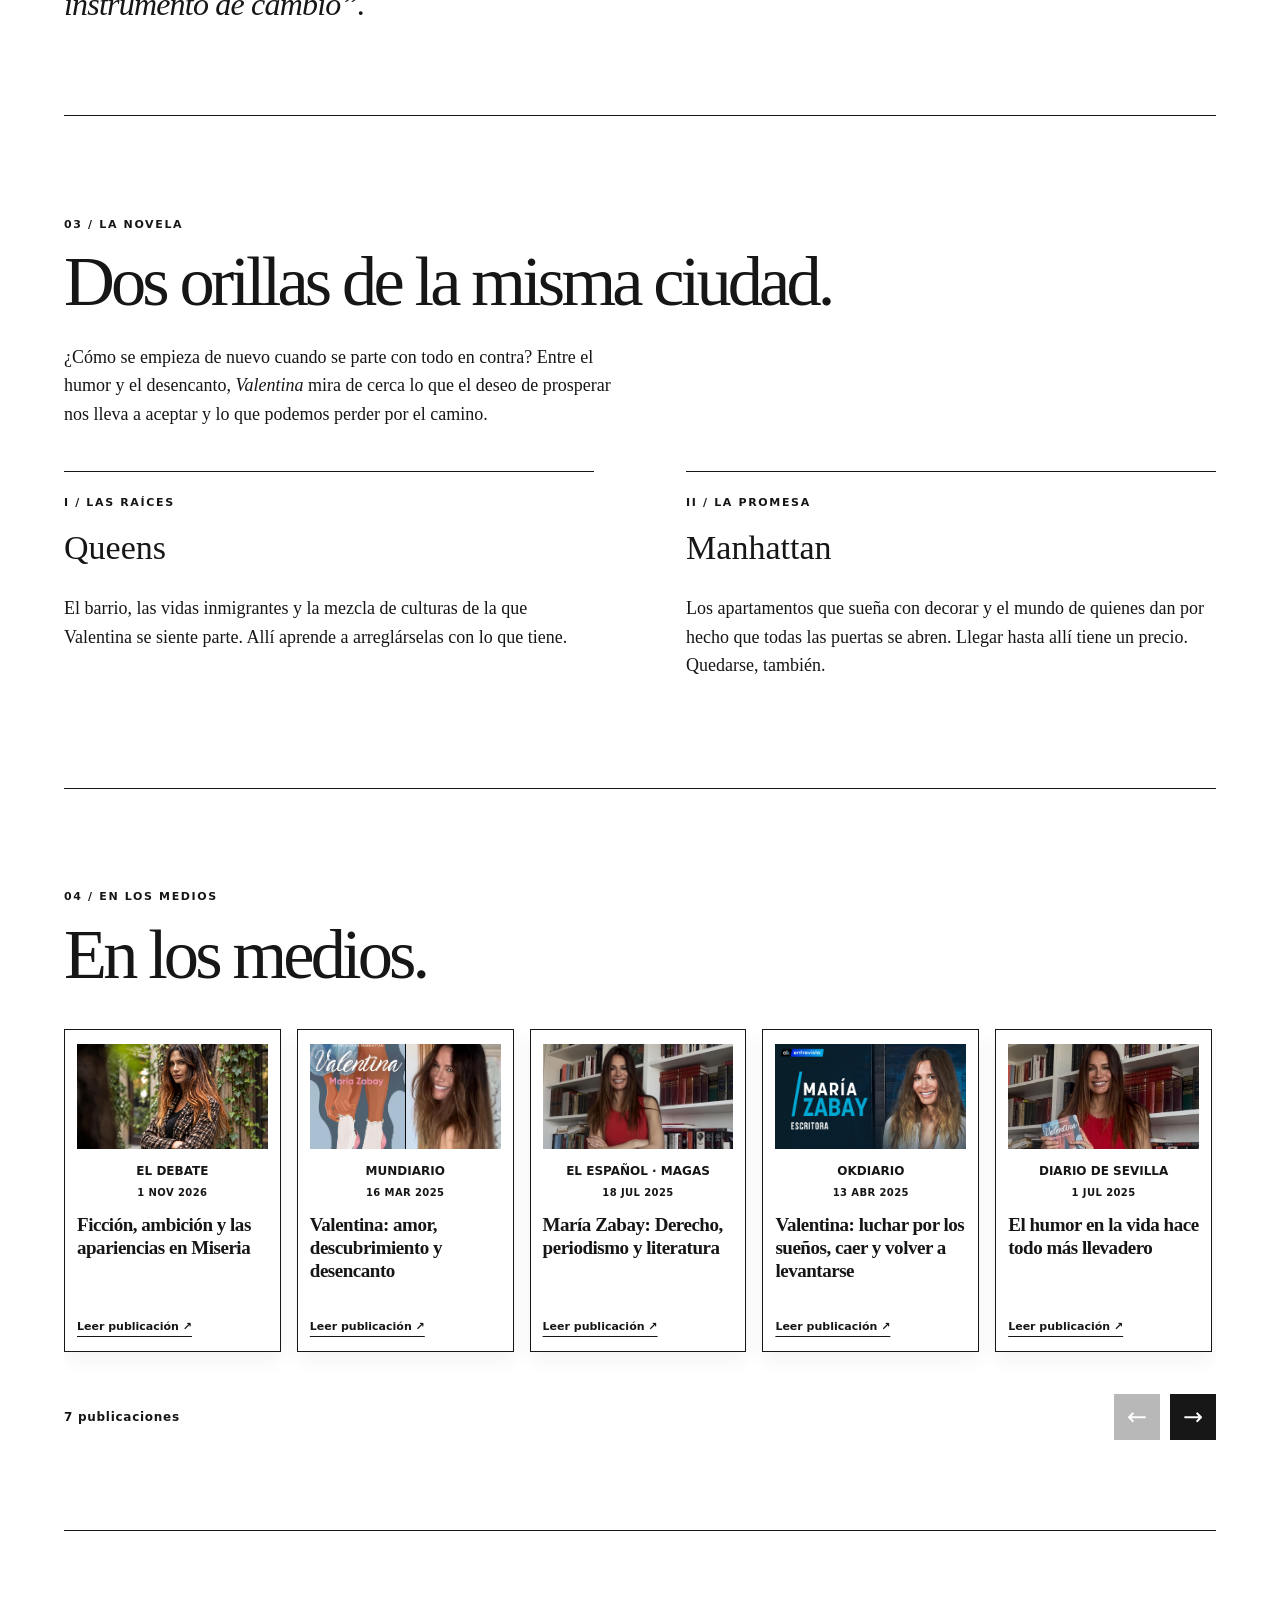
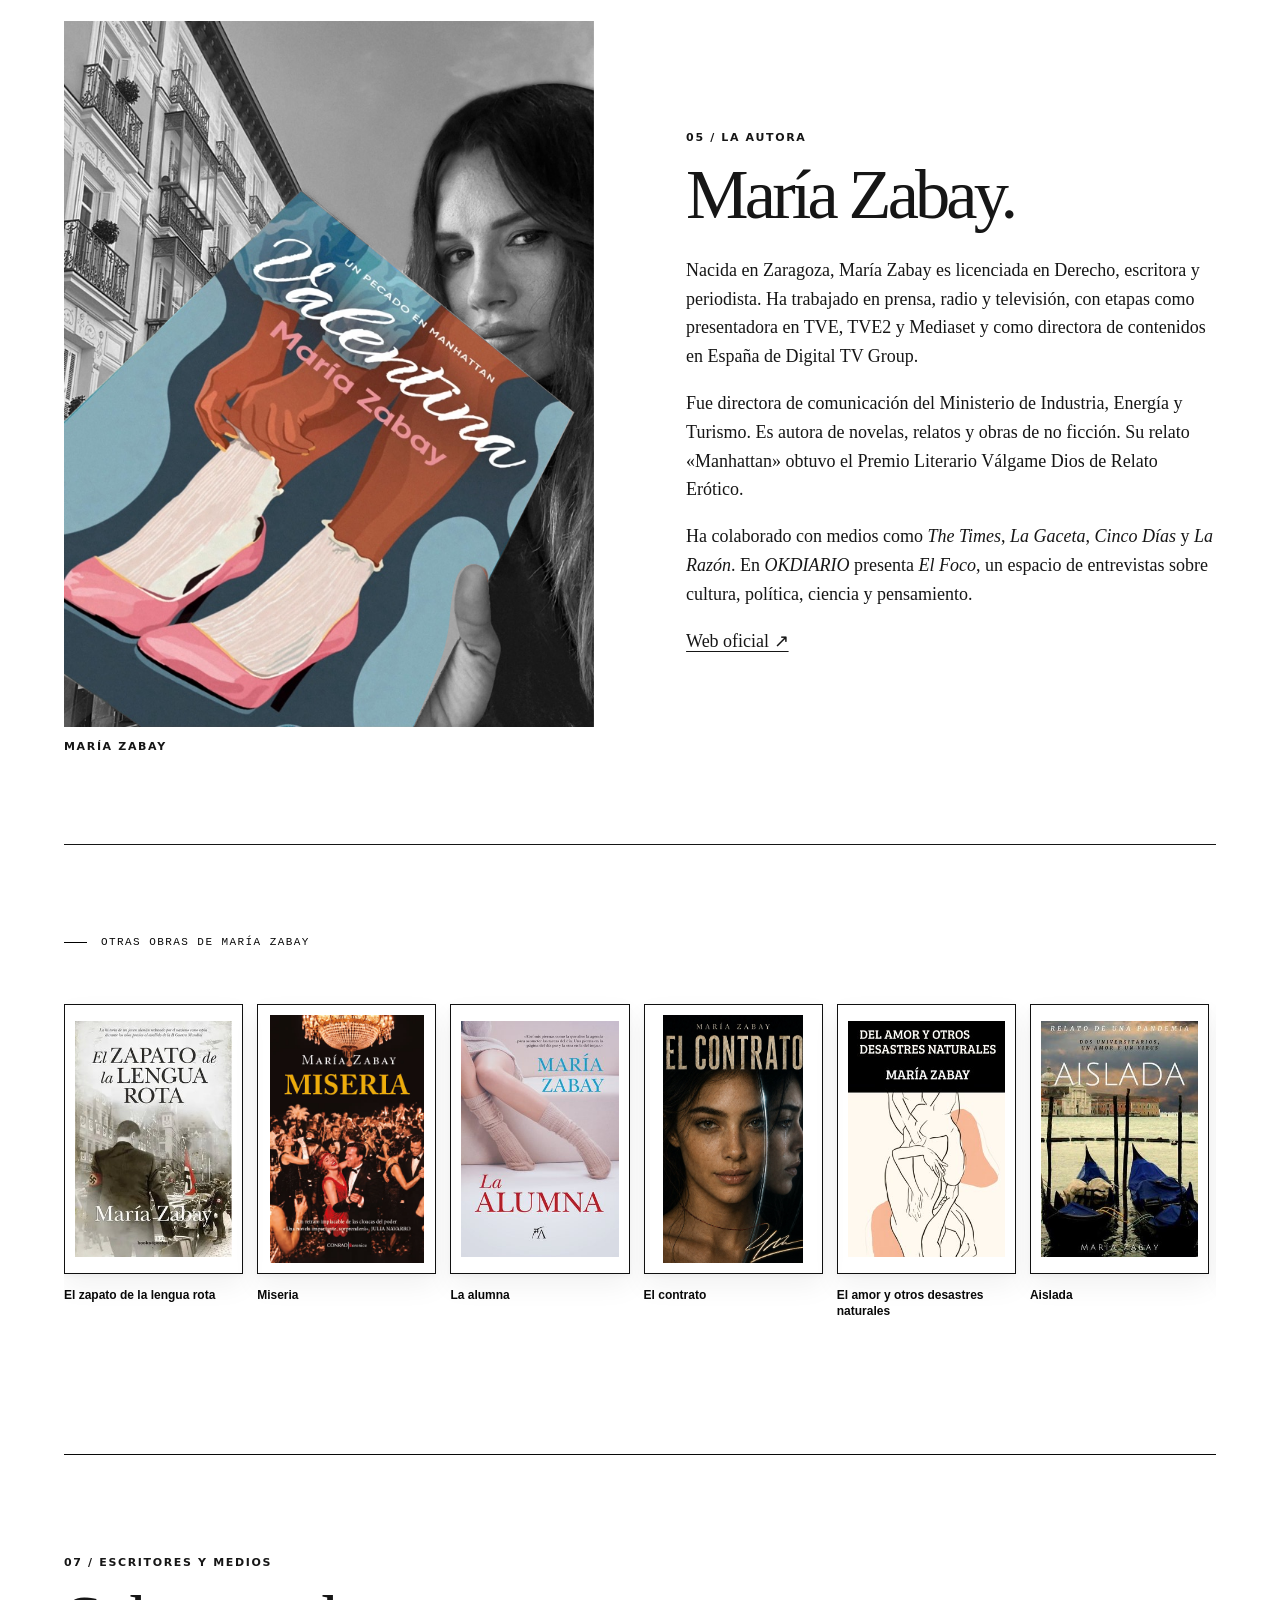
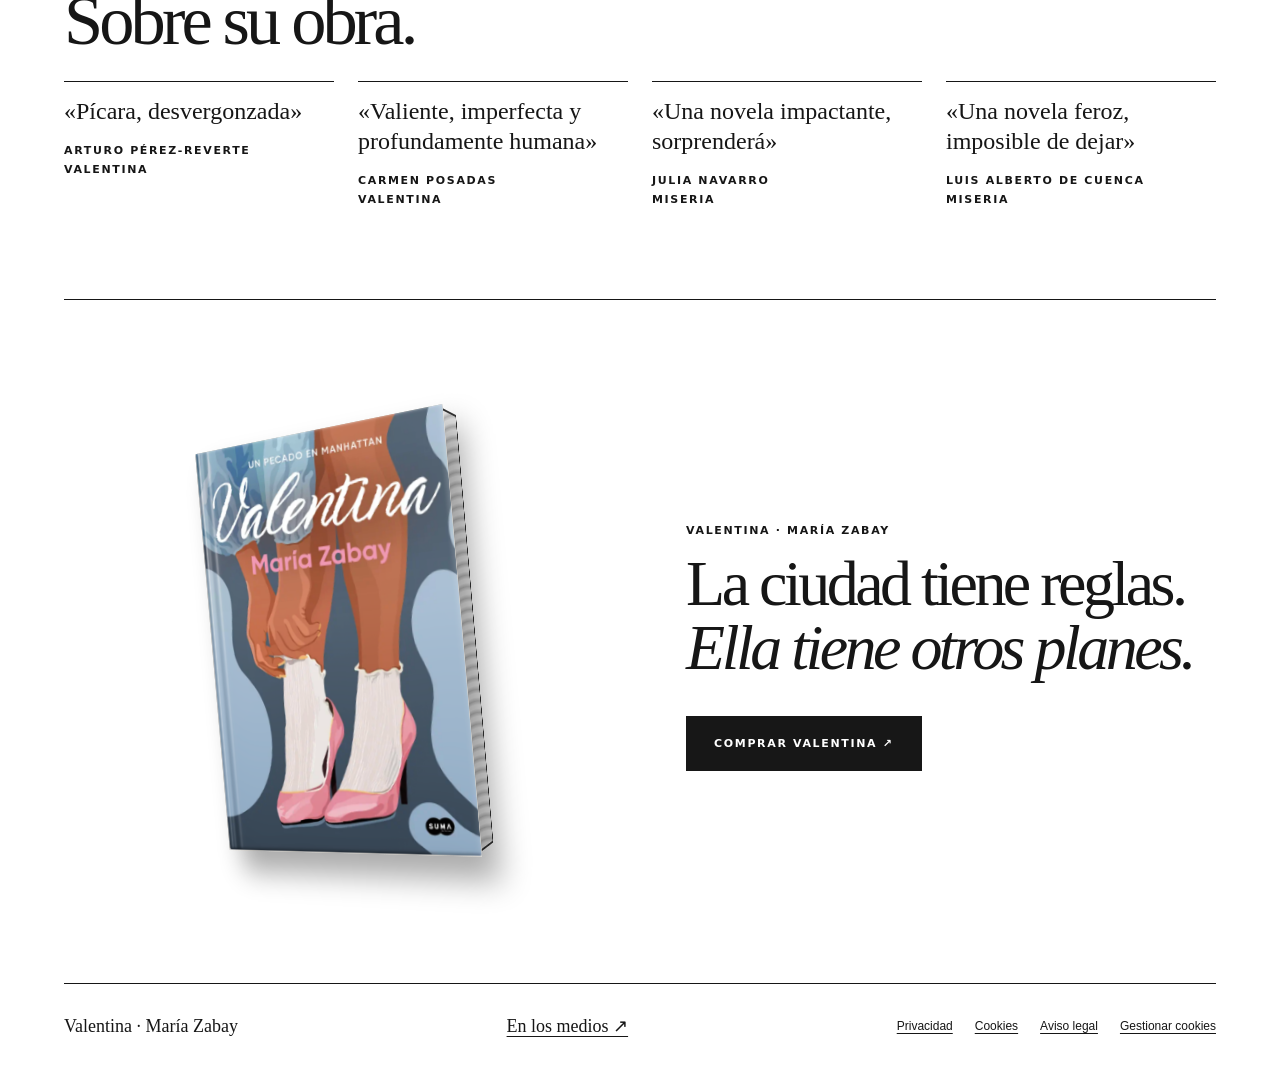
==== commit 96c85deb: "Add files via upload" ====
--- a/index.html
+++ b/index.html
@@ -1,5 +1,32 @@
 <!doctype html>
-<html lang="es"><head><meta charset="utf-8"><meta name="viewport" content="width=device-width,initial-scale=1"><title>Valentina · María Zabay</title><link rel="stylesheet" href="css/styles.css"></head>
+<html lang="es"><head><meta charset="utf-8"><meta name="viewport" content="width=device-width,initial-scale=1"><title>Valentina: Un pecado en Manhattan | María Zabay</title><link rel="stylesheet" href="css/styles.css">
+<!-- Metadatos SEO y redes sociales -->
+<meta name="description" content="Descubre Valentina, la novela de María Zabay publicada por SUMA: su historia, primeras páginas, entrevistas, reseñas y dónde comprar el libro.">
+<meta name="robots" content="index,follow,max-image-preview:large,max-snippet:-1">
+<link rel="canonical" href="https://valentina.mariazabay.com/">
+<meta property="og:type" content="book">
+<meta property="og:locale" content="es_ES">
+<meta property="og:site_name" content="Valentina · María Zabay">
+<meta property="og:title" content="Valentina: Un pecado en Manhattan | María Zabay">
+<meta property="og:description" content="Descubre Valentina, la novela de María Zabay publicada por SUMA: su historia, primeras páginas, entrevistas, reseñas y dónde comprar el libro.">
+<meta property="og:url" content="https://valentina.mariazabay.com/">
+<meta property="og:image" content="https://valentina.mariazabay.com/assets/og-image.jpg">
+<meta property="og:image:secure_url" content="https://valentina.mariazabay.com/assets/og-image.jpg">
+<meta property="og:image:type" content="image/jpeg">
+<meta property="og:image:width" content="1200">
+<meta property="og:image:height" content="630">
+<meta property="og:image:alt" content="Valentina, libro de María Zabay">
+<meta name="twitter:card" content="summary_large_image">
+<meta name="twitter:title" content="Valentina: Un pecado en Manhattan | María Zabay">
+<meta name="twitter:description" content="Descubre Valentina, la novela de María Zabay publicada por SUMA: su historia, primeras páginas, entrevistas, reseñas y dónde comprar el libro.">
+<meta name="twitter:image" content="https://valentina.mariazabay.com/assets/og-image.jpg">
+<meta name="twitter:image:alt" content="Valentina, de María Zabay">
+<script type="application/ld+json">{"@context":"https://schema.org","@graph":[{"@type":"WebSite","@id":"https://valentina.mariazabay.com/#website","name":"Valentina · María Zabay","url":"https://valentina.mariazabay.com/","inLanguage":"es"},{"@type":"WebPage","@id":"https://valentina.mariazabay.com/#webpage","name":"Valentina: Un pecado en Manhattan | María Zabay","description":"Descubre Valentina, la novela de María Zabay publicada por SUMA: su historia, primeras páginas, entrevistas, reseñas y dónde comprar el libro.","url":"https://valentina.mariazabay.com/","inLanguage":"es","isPartOf":{"@id":"https://valentina.mariazabay.com/#website"},"mainEntity":{"@id":"https://valentina.mariazabay.com/#book"}},{"@type":"Person","@id":"https://www.mariazabay.com/#maria-zabay","name":"María Zabay","url":"https://www.mariazabay.com/"},{"@type":"Book","@id":"https://valentina.mariazabay.com/#book","name":"Valentina","author":{"@id":"https://www.mariazabay.com/#maria-zabay"},"url":"https://valentina.mariazabay.com/","image":"https://valentina.mariazabay.com/assets/images/portada-valentina.png","inLanguage":"es","description":"Descubre Valentina, la novela de María Zabay publicada por SUMA: su historia, primeras páginas, entrevistas, reseñas y dónde comprar el libro.","isbn":"9788410257641","publisher":{"@type":"Organization","name":"SUMA"}}]}</script>
+
+<link rel="stylesheet" href="assets/site-consent.css">
+<script defer src="assets/site-consent.js" data-root=""></script>
+<link rel="icon" href="assets/favicon.svg" type="image/svg+xml">
+</head>
 <body><a class="skip" href="#contenido">Saltar al contenido</a><header><a class="brand" href="#contenido" aria-label="Valentina, inicio">V.</a><nav aria-label="Navegación principal"><a href="#novela">La novela</a><a href="#contenido" class="reader-trigger">Leer</a><a href="#autora">La autora</a><a href="#medios">En los medios</a><a class="nav-buy" href="https://www.penguinlibros.com/es/literatura-contemporanea/364791-libro-valentina-9788410257641" target="_blank" rel="noopener noreferrer"><strong>Comprar el libro ↗</strong></a></nav></header>
 <main id="contenido"><section class="hero" aria-labelledby="titulo"><div><p class="label">Una pícara en Manhattan</p><h1 id="titulo">Valentina.</h1><p class="byline">Una novela de María Zabay</p><h2 class="hook">La ciudad tiene reglas.<br><em>Ella tiene otros planes.</em></h2><p>De Queens a Manhattan, Valentina quiere cambiar de vida. ¿A qué está dispuesta a renunciar para conseguirlo?</p><button class="button reader-trigger" type="button" aria-haspopup="dialog" aria-controls="lector-valentina">Leer las primeras páginas ↗</button></div><figure class="visual"><div class="ny" aria-hidden="true"></div><button class="book-link" type="button" aria-label="Abrir Valentina y leer las primeras páginas" aria-haspopup="dialog" aria-controls="lector-valentina" aria-expanded="false"><span class="book-object"><span class="book-leaf"><img src="assets/images/valentina-pagina-09.png" alt="Primera página de Valentina: Una latina de Queens"></span><span class="book-pages" aria-hidden="true"></span><span class="book-front"><span class="label">Valentina<br>María Zabay</span><img class="cover" src="assets/images/portada-valentina.png" alt="Cubierta oficial de Valentina, de María Zabay, publicada por SUMA"></span></span></button><figcaption>Queens / Manhattan</figcaption></figure></section>
 
@@ -8,10 +35,10 @@
 <section id="medios" class="section" aria-labelledby="medios-titulo"><p class="label">04 / En los medios</p><h2 id="medios-titulo">En los medios.</h2><div class="media-carousel" role="region" aria-roledescription="carrusel" aria-label="Entrevistas de María Zabay"><ul id="media-track" class="media-cards" tabindex="0" aria-label="Publicaciones; desliza o usa las flechas para ver más"><li><a class="media-card" href="https://www.eldebate.com/espana/cataluna/20261101/maria-zabay-ficcion-tiene-problema-realidad-no-tiene-necesita-resultar-verosimil_475396.html" target="_blank" rel="noopener noreferrer"><img src="assets/images/entrevista-el-debate.jpg" alt="María Zabay en El Debate" loading="lazy"><span class="media-name">El Debate</span><span class="media-date">1 nov 2026</span><h3>Ficción, ambición y las apariencias en Miseria</h3><span class="media-action">Leer publicación ↗</span></a></li><li><a class="media-card" href="https://www.mundiario.com/cultura/entrevista-maria-zabay/20250316225400337428.html" target="_blank" rel="noopener noreferrer"><img src="assets/images/entrevista-mundiario.jpg" alt="María Zabay en Mundiario" loading="lazy"><span class="media-name">Mundiario</span><span class="media-date">16 mar 2025</span><h3>Valentina: amor, descubrimiento y desencanto</h3><span class="media-action">Leer publicación ↗</span></a></li><li><a class="media-card" href="https://www.elespanol.com/mujer/protagonistas/20250718/periodista-escritora-maria-zabay-estudiar-derecho-acto-rebeldia-eta/1003743850912_0.html" target="_blank" rel="noopener noreferrer"><img src="assets/images/entrevista-el-espanol.jpg" alt="María Zabay en El Español · Magas" loading="lazy"><span class="media-name">El Español · Magas</span><span class="media-date">18 jul 2025</span><h3>María Zabay: Derecho, periodismo y literatura</h3><span class="media-action">Leer publicación ↗</span></a></li><li><a class="media-card" href="https://okdiario.com/cultura/maria-zabay-valentina-va-personas-que-luchan-cada-dia-que-caen-vuelven-levantarse-14605624" target="_blank" rel="noopener noreferrer"><img src="assets/images/entrevista-okdiario.jpg" alt="María Zabay en su entrevista con OKDIARIO" loading="lazy"><span class="media-name">OKDIARIO</span><span class="media-date">13 abr 2025</span><h3>Valentina: luchar por los sueños, caer y volver a levantarse</h3><span class="media-action">Leer publicación ↗</span></a></li><li><a class="media-card" href="https://www.diariodesevilla.es/entrevistas/maria-zabay-humor-vida-llevadero_0_2004262611.html" target="_blank" rel="noopener noreferrer"><img src="assets/images/entrevista-diario-de-sevilla.jpg" alt="María Zabay en Diario de Sevilla" loading="lazy"><span class="media-name">Diario de Sevilla</span><span class="media-date">1 jul 2025</span><h3>El humor en la vida hace todo más llevadero</h3><span class="media-action">Leer publicación ↗</span></a></li><li><a class="media-card" href="https://www.20minutos.es/theluxonomist/lifestyle/maria-zabay-literatura-debe-hacer-preguntas-dificiles-que-sacudan_7000099_0.html" target="_blank" rel="noopener noreferrer"><img src="assets/images/entrevista-20minutos.webp" alt="María Zabay en 20minutos · TheLuxonomist" loading="lazy"><span class="media-name">20minutos · TheLuxonomist</span><span class="media-date">12 feb 2025</span><h3>La literatura debe hacer preguntas difíciles, que sacudan</h3><span class="media-action">Leer publicación ↗</span></a></li><li><a class="media-card" href="https://www.abc.es/cultura/maria-zabay-pereza-traicion-talento-20250430013338-nt.html" target="_blank" rel="noopener noreferrer"><img src="assets/images/portada-valentina.png" alt="Portada de Valentina, de María Zabay" loading="lazy" class="media-card-cover-image"><span class="media-name">ABC</span><span class="media-date">Entrevista · Cultura</span><h3>Entrevista con María Zabay</h3><span class="media-action">Leer publicación ↗</span></a></li></ul><div class="media-carousel-controls"><p class="media-position" aria-live="polite">7 publicaciones</p><div><button type="button" id="media-prev" aria-label="Ver entrevistas anteriores" aria-controls="media-track">←</button><button type="button" id="media-next" aria-label="Ver entrevistas siguientes" aria-controls="media-track">→</button></div></div></div></section>
 <section id="autora" class="section split"><figure class="portrait"><svg viewBox="0 297 707 942" role="img" aria-labelledby="foto-final-titulo" class="author-composite"><title id="foto-final-titulo">María Zabay en blanco y negro con la cubierta de Valentina en color</title><defs><image id="foto-final-original" width="707" height="1536" href="assets/images/maria-zabay-retrato-portada.jpg"/><clipPath id="contorno-cubierta"><path d="M 0,831 L 316,524 L 679,819 L 565,1046 C 562,1027 552,1019 542,1022 C 523,1026 520,1050 517,1070 C 514,1090 515,1103 510,1123 C 507,1141 498,1161 491,1180 L 466,1239 L 103,1239 L 0,1168 Z"/></clipPath></defs><use href="#foto-final-original" class="author-composite-monochrome"/><use href="#foto-final-original" clip-path="url(#contorno-cubierta)"/></svg><figcaption>María Zabay</figcaption></figure><div><p class="label">05 / La autora</p><h2>María Zabay.</h2><p>Nacida en Zaragoza, María Zabay es licenciada en Derecho, escritora y periodista. Ha trabajado en prensa, radio y televisión, con etapas como presentadora en TVE, TVE2 y Mediaset y como directora de contenidos en España de Digital TV Group.</p><p>Fue directora de comunicación del Ministerio de Industria, Energía y Turismo. Es autora de novelas, relatos y obras de no ficción. Su relato «Manhattan» obtuvo el Premio Literario Válgame Dios de Relato Erótico.</p><p>Ha colaborado con medios como <em>The Times</em>, <em>La Gaceta</em>, <em>Cinco Días</em> y <em>La Razón</em>. En <em>OKDIARIO</em> presenta <em>El Foco</em>, un espacio de entrevistas sobre cultura, política, ciencia y pensamiento.</p><a href="https://mariazabay.com/">Web oficial ↗</a></div></section>
 <section class="section bibliography" aria-labelledby="bibliografia-titulo"><h2 id="bibliografia-titulo" class="shelf-chapter">OTRAS OBRAS DE MARÍA ZABAY</h2><div aria-label="Otras obras de la autora" class="book-shelf" tabindex="0"><div class="shelf-book"><div class="cover-box"><img alt="El zapato de la lengua rota" loading="lazy" src="assets/images/el-zapato-de-la-lengua-rota.jpg"/></div><p>El zapato de la lengua rota</p></div>
-<div class="shelf-book"><div class="cover-box"><img alt="Valentina" loading="lazy" src="assets/images/valentina-bibliografia.jpg"/></div><p>Valentina</p></div>
+<div class="shelf-book"><a class="shelf-link" href="https://miseria.mariazabay.com/" target="_blank" rel="noopener noreferrer" aria-label="Visitar la web de Miseria"><div class="cover-box"><img alt="Miseria" loading="lazy" src="assets/images/miseria.jpg"/></div><p>Miseria</p></a></div>
 
 <div class="shelf-book"><div class="cover-box"><img alt="La alumna" loading="lazy" src="assets/images/la-alumna.jpg"/></div><p>La alumna</p></div>
-<div class="shelf-book"><div class="cover-box"><img alt="El contrato" loading="lazy" src="assets/images/el-contrato.png"/></div><p>El contrato</p></div>
+<div class="shelf-book"><a class="shelf-link" href="https://elcontrato.mariazabay.com/" target="_blank" rel="noopener noreferrer" aria-label="Visitar la web de El contrato"><div class="cover-box"><img alt="El contrato" loading="lazy" src="assets/images/el-contrato.png"/></div><p>El contrato</p></a></div>
 <div class="shelf-book"><div class="cover-box"><img alt="El amor y otros desastres naturales" loading="lazy" src="assets/images/el-amor-y-otros-desastres-naturales.jpg"/></div><p>El amor y otros desastres naturales</p></div>
 <div class="shelf-book"><div class="cover-box"><img alt="Aislada" loading="lazy" src="assets/images/aislada.jpg"/></div><p>Aislada</p></div>
 <div class="shelf-book"><div class="cover-box"><img alt="Manhattan" loading="lazy" src="assets/images/manhattan.jpg"/></div><p>Manhattan</p></div>
@@ -23,7 +50,7 @@
 </div></section>
 <section class="section"><p class="label">07 / Escritores y medios</p><h2>Sobre su obra.</h2><div class="voices"><figure><blockquote>«Pícara, desvergonzada»</blockquote><figcaption>Arturo Pérez-Reverte<br>Valentina</figcaption></figure><figure><blockquote>«Valiente, imperfecta y profundamente humana»</blockquote><figcaption>Carmen Posadas<br>Valentina</figcaption></figure><figure><blockquote>«Una novela impactante, sorprenderá»</blockquote><figcaption>Julia Navarro<br>Miseria</figcaption></figure><figure><blockquote>«Una novela feroz, imposible de dejar»</blockquote><figcaption>Luis Alberto de Cuenca<br>Miseria</figcaption></figure></div></section>
 <section class="section final-purchase" aria-labelledby="final-title"><div class="final-book-stage"><button class="book-link final-book reader-trigger" type="button" aria-label="Abrir Valentina y leer las primeras páginas" aria-haspopup="dialog" aria-controls="lector-valentina"><span class="book-object"><span class="book-leaf"><img src="assets/images/valentina-pagina-09.png" alt="Primera página de Valentina: Una latina de Queens"></span><span class="book-pages" aria-hidden="true"></span><span class="book-front"><span class="label">Valentina<br>María Zabay</span><img class="cover" src="assets/images/portada-valentina.png" alt="Cubierta oficial de Valentina, de María Zabay, publicada por SUMA"></span></span></button></div><div><p class="label">Valentina · María Zabay</p><h2 id="final-title">La ciudad tiene reglas.<br><em>Ella tiene otros planes.</em></h2><a class="button purchase-button" href="https://www.penguinlibros.com/es/literatura-contemporanea/364791-libro-valentina-9788410257641" target="_blank" rel="noopener noreferrer"><strong>Comprar Valentina ↗</strong></a></div></section></main>
-<footer><span>Valentina · María Zabay</span><a href="#medios">En los medios ↗</a></footer>
+<footer><span>Valentina · María Zabay</span><a href="#medios">En los medios ↗</a><nav class="mz-footer-legal" aria-label="Información legal"><a href="politica-de-privacidad.html">Privacidad</a><a href="politica-de-cookies.html">Cookies</a><a href="aviso-legal.html">Aviso legal</a><a href="#cookie-preferences" data-mz-cookie-settings>Gestionar cookies</a></nav></footer>
 <dialog id="lector-valentina" class="reader" aria-labelledby="lector-titulo"><div class="reader-bar"><h2 id="lector-titulo">Valentina · Primeras páginas</h2><div class="reader-tools"><button type="button" id="reader-zoom" aria-pressed="false">Ampliar</button><button type="button" id="reader-close" aria-label="Cerrar el libro">Cerrar ×</button></div></div><div class="reader-stage" tabindex="0" aria-label="Página del libro"><img class="reader-page" src="assets/images/valentina-pagina-09.png" alt="Valentina, página 9: capítulo 1, Una latina de Queens"><img class="reader-page" src="assets/images/valentina-pagina-10.png" alt="Valentina, página 10" hidden><img class="reader-page" src="assets/images/valentina-pagina-11.png" alt="Valentina, página 11" hidden></div><div class="reader-controls"><button type="button" id="reader-prev">← Anterior</button><span class="reader-count" aria-live="polite"></span><button type="button" id="reader-next">Siguiente →</button></div></dialog>
 <script src="js/main.js" defer></script></body>
 </html>
--- a/css/styles.css
+++ b/css/styles.css
@@ -79,3 +79,9 @@
 .author-composite{display:block;width:100%;height:auto}
 .author-composite-monochrome{filter:grayscale(1)}
 
+
+/* Portadas enlazadas a las webs de los otros libros */
+.bibliography .shelf-link{display:block;color:inherit;text-decoration:none}
+.bibliography .shelf-link .cover-box{transition:border-color .2s ease,transform .2s ease}
+.bibliography .shelf-link:hover .cover-box{border-color:#777;transform:translateY(-3px)}
+.bibliography .shelf-link:focus-visible{outline:2px solid #111;outline-offset:5px}
--- a/assets/site-consent.css
+++ b/assets/site-consent.css
@@ -0,0 +1,13 @@
+/* Aislado: estas clases no afectan el diseño original. */
+.mz-consent-panel[hidden]{display:none!important}
+.mz-consent-panel{position:fixed;left:16px;right:16px;bottom:16px;z-index:2147483000;max-width:980px;margin:0 auto;padding:0;border:1px solid #777;background:#131313;color:#fff;box-shadow:0 18px 60px rgba(0,0,0,.45);font:400 14px/1.5 Arial,Helvetica,sans-serif;text-align:left;letter-spacing:normal}
+.mz-consent-panel *{box-sizing:border-box}
+.mz-consent-inner{display:flex;align-items:center;justify-content:space-between;gap:26px;padding:21px 24px}
+.mz-consent-copy{flex:1;min-width:0}.mz-consent-copy strong{font-size:18px;color:#fff}.mz-consent-copy p{margin:6px 0;color:#e3e3e3;line-height:1.5;max-width:660px}
+.mz-consent-links{display:flex;flex-wrap:wrap;gap:16px}.mz-consent-links a{color:#fff;text-decoration:underline;text-underline-offset:3px;font:400 13px/1.5 Arial,Helvetica,sans-serif}
+.mz-consent-actions{display:flex;flex-shrink:0;gap:9px}.mz-consent-actions button{appearance:none;border:1px solid #fff;padding:11px 20px;min-width:100px;min-height:44px;cursor:pointer;border-radius:2px;font:600 14px/1.2 Arial,Helvetica,sans-serif;letter-spacing:normal}
+.mz-consent-reject{color:#fff;background:transparent}.mz-consent-accept{color:#111;background:#fff}
+.mz-consent-actions button:focus-visible,.mz-consent-links a:focus-visible{outline:3px solid #edc783;outline-offset:3px}
+.mz-footer-legal{display:flex;align-items:center;justify-content:center;gap:12px 22px;flex-wrap:wrap;font:400 12px/1.6 Arial,Helvetica,sans-serif;letter-spacing:normal;text-transform:none}
+.mz-footer-legal a{color:inherit;text-decoration:underline;text-underline-offset:3px}
+@media(max-width:670px){.mz-consent-panel{left:10px;right:10px;bottom:10px}.mz-consent-inner{flex-direction:column;align-items:stretch;gap:14px;padding:16px}.mz-consent-actions{width:100%}.mz-consent-actions button{flex:1;min-width:0}}
